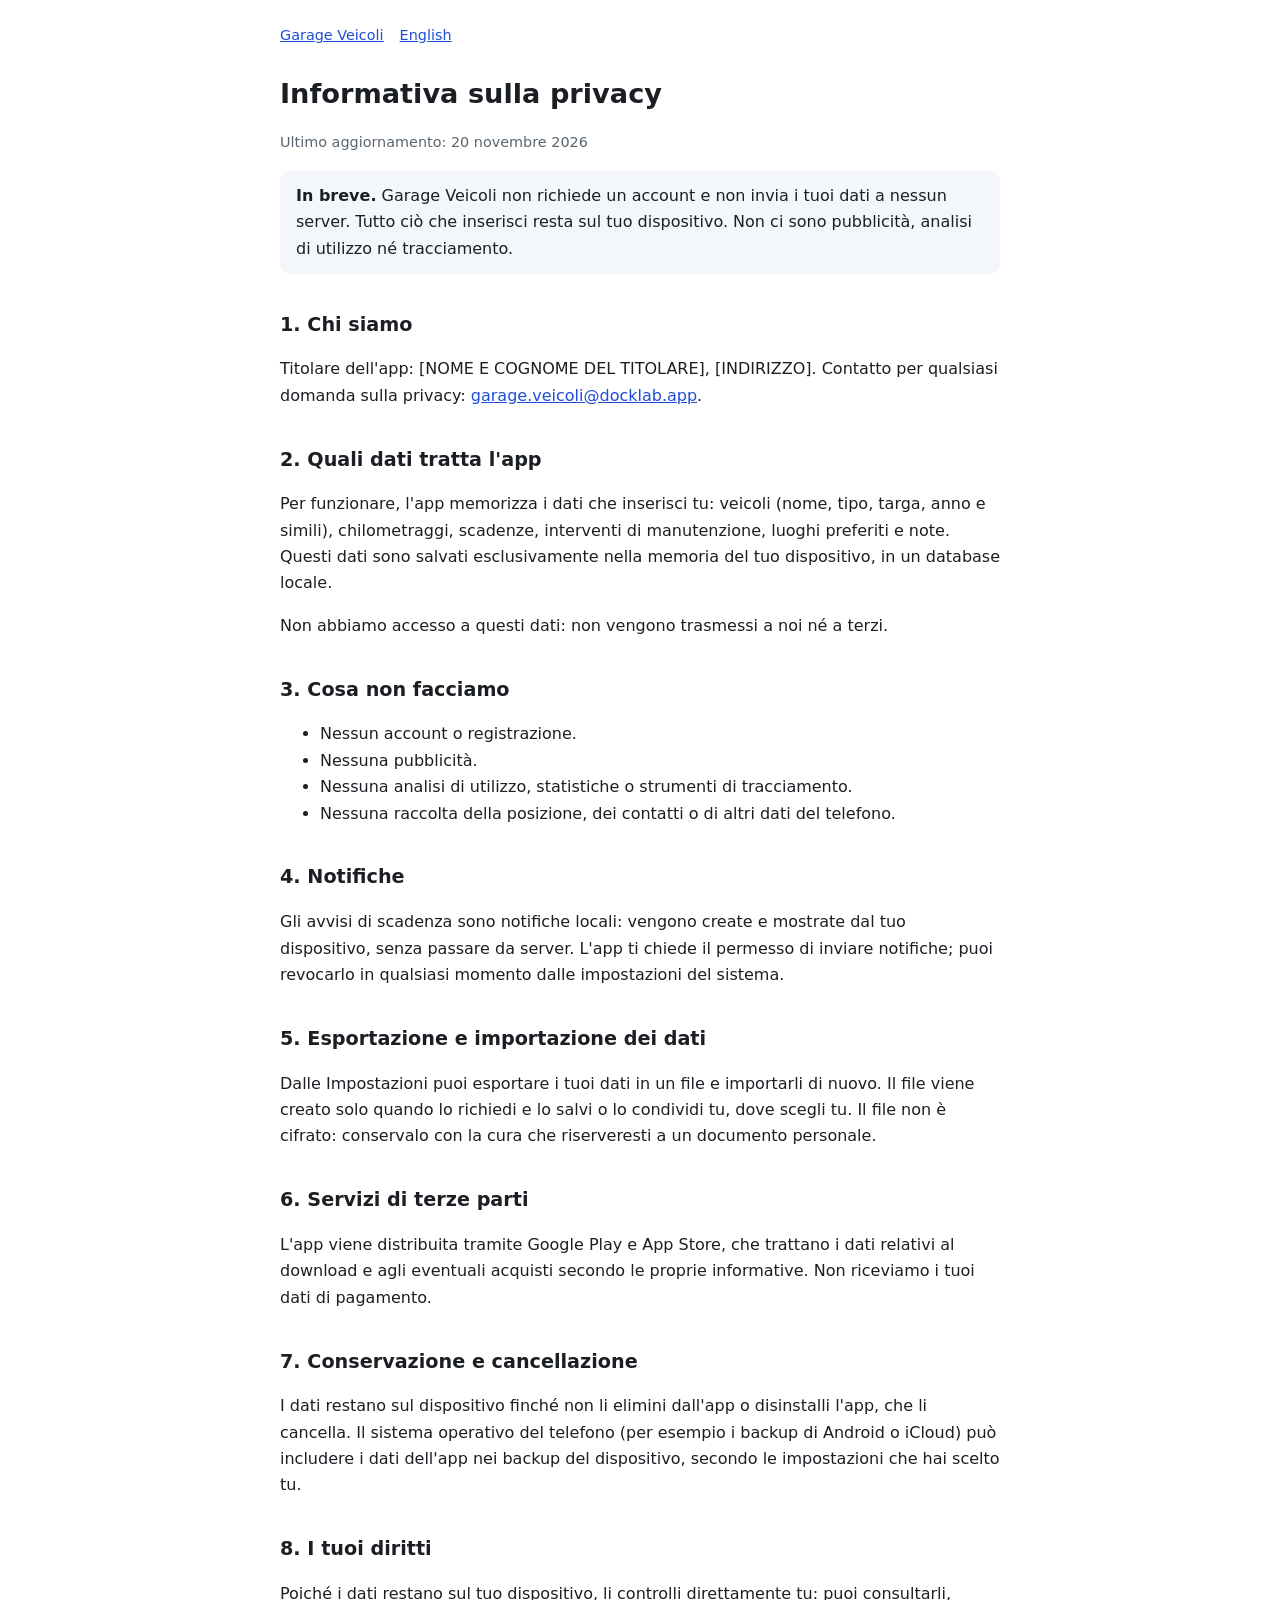
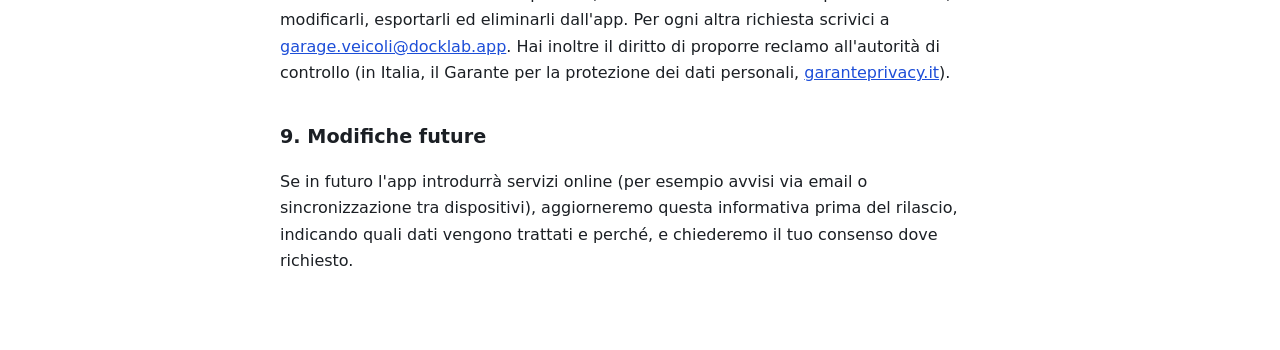
==== privacy.html @ fa9c7874 "Pagine privacy e termini" ====
<!doctype html><html lang="it"><head><meta charset="utf-8"><meta name="viewport" content="width=device-width,initial-scale=1"><title>Informativa sulla privacy – Garage Veicoli</title><link rel="stylesheet" href="style.css"></head><body><nav><a href="index.html">Garage Veicoli</a><a href="en/privacy.html">English</a></nav><h1>Informativa sulla privacy</h1><p class="meta">Ultimo aggiornamento: 20 novembre 2026</p>
<div class="box"><strong>In breve.</strong> Garage Veicoli non richiede un account e non invia i tuoi dati a nessun server. Tutto ciò che inserisci resta sul tuo dispositivo. Non ci sono pubblicità, analisi di utilizzo né tracciamento.</div>
<h2>1. Chi siamo</h2>
<p>Titolare dell'app: [NOME E COGNOME DEL TITOLARE], [INDIRIZZO]. Contatto per qualsiasi domanda sulla privacy: <a href="mailto:garage.veicoli@docklab.app">garage.veicoli@docklab.app</a>.</p>
<h2>2. Quali dati tratta l'app</h2>
<p>Per funzionare, l'app memorizza i dati che inserisci tu: veicoli (nome, tipo, targa, anno e simili), chilometraggi, scadenze, interventi di manutenzione, luoghi preferiti e note. Questi dati sono salvati esclusivamente nella memoria del tuo dispositivo, in un database locale.</p>
<p>Non abbiamo accesso a questi dati: non vengono trasmessi a noi né a terzi.</p>
<h2>3. Cosa non facciamo</h2>
<ul><li>Nessun account o registrazione.</li><li>Nessuna pubblicità.</li><li>Nessuna analisi di utilizzo, statistiche o strumenti di tracciamento.</li><li>Nessuna raccolta della posizione, dei contatti o di altri dati del telefono.</li></ul>
<h2>4. Notifiche</h2>
<p>Gli avvisi di scadenza sono notifiche locali: vengono create e mostrate dal tuo dispositivo, senza passare da server. L'app ti chiede il permesso di inviare notifiche; puoi revocarlo in qualsiasi momento dalle impostazioni del sistema.</p>
<h2>5. Esportazione e importazione dei dati</h2>
<p>Dalle Impostazioni puoi esportare i tuoi dati in un file e importarli di nuovo. Il file viene creato solo quando lo richiedi e lo salvi o lo condividi tu, dove scegli tu. Il file non è cifrato: conservalo con la cura che riserveresti a un documento personale.</p>
<h2>6. Servizi di terze parti</h2>
<p>L'app viene distribuita tramite Google Play e App Store, che trattano i dati relativi al download e agli eventuali acquisti secondo le proprie informative. Non riceviamo i tuoi dati di pagamento.</p>
<h2>7. Conservazione e cancellazione</h2>
<p>I dati restano sul dispositivo finché non li elimini dall'app o disinstalli l'app, che li cancella. Il sistema operativo del telefono (per esempio i backup di Android o iCloud) può includere i dati dell'app nei backup del dispositivo, secondo le impostazioni che hai scelto tu.</p>
<h2>8. I tuoi diritti</h2>
<p>Poiché i dati restano sul tuo dispositivo, li controlli direttamente tu: puoi consultarli, modificarli, esportarli ed eliminarli dall'app. Per ogni altra richiesta scrivici a <a href="mailto:garage.veicoli@docklab.app">garage.veicoli@docklab.app</a>. Hai inoltre il diritto di proporre reclamo all'autorità di controllo (in Italia, il Garante per la protezione dei dati personali, <a href="https://www.garanteprivacy.it">garanteprivacy.it</a>).</p>
<h2>9. Modifiche future</h2>
<p>Se in futuro l'app introdurrà servizi online (per esempio avvisi via email o sincronizzazione tra dispositivi), aggiorneremo questa informativa prima del rilascio, indicando quali dati vengono trattati e perché, e chiederemo il tuo consenso dove richiesto.</p>
</body></html>
---- style.css ----
body{font-family:system-ui,-apple-system,Segoe UI,Roboto,sans-serif;line-height:1.65;max-width:720px;margin:0 auto;padding:24px 20px 60px;color:#1b1f24;background:#fff}
h1{font-size:1.7rem;margin:.2em 0 .1em}h2{font-size:1.2rem;margin:1.8em 0 .4em}
p,li{font-size:1rem}.meta{color:#5b6570;font-size:.9rem}a{color:#1d4ed8}
nav{font-size:.9rem;margin-bottom:1.5rem}nav a{margin-right:1rem}
.box{background:#f3f6fb;border-radius:10px;padding:12px 16px;margin:1rem 0}
@media(prefers-color-scheme:dark){body{background:#12161c;color:#e6e9ee}.meta{color:#9aa5b1}a{color:#8ab4ff}.box{background:#1b222c}}
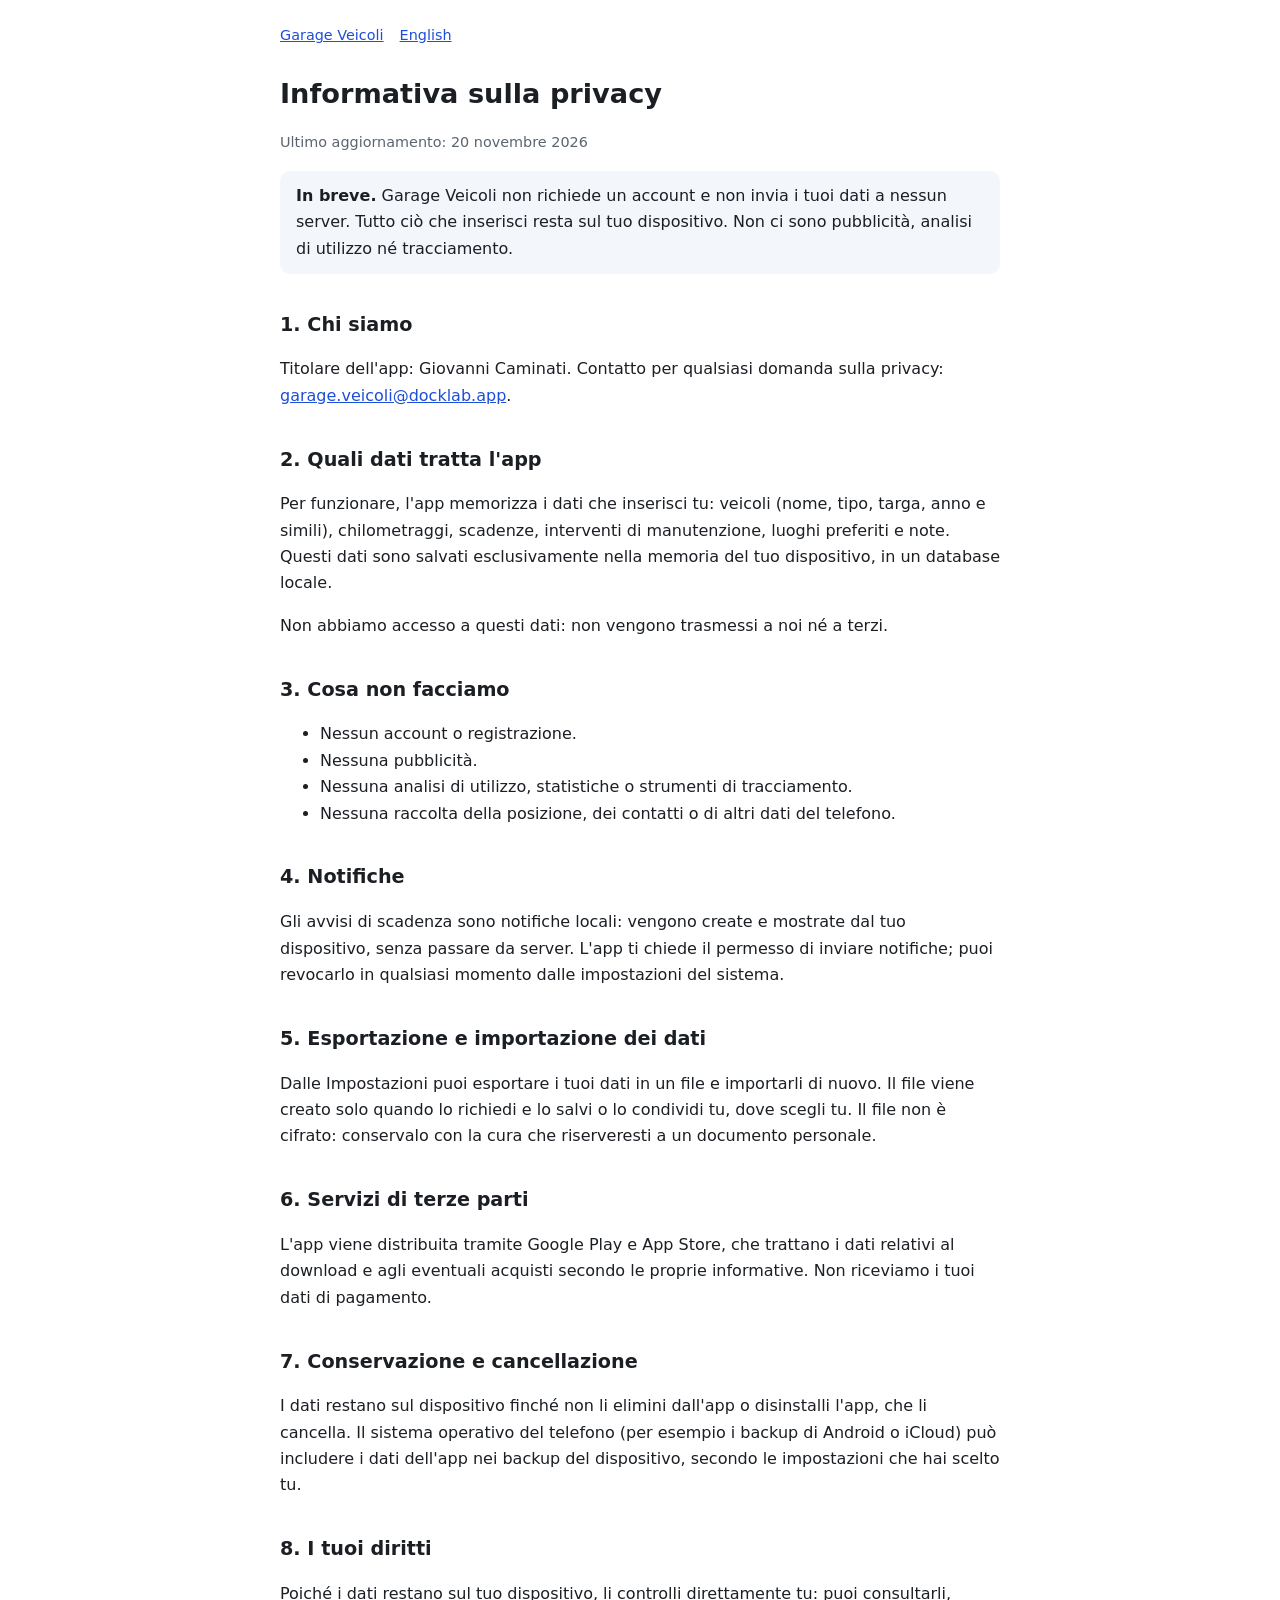
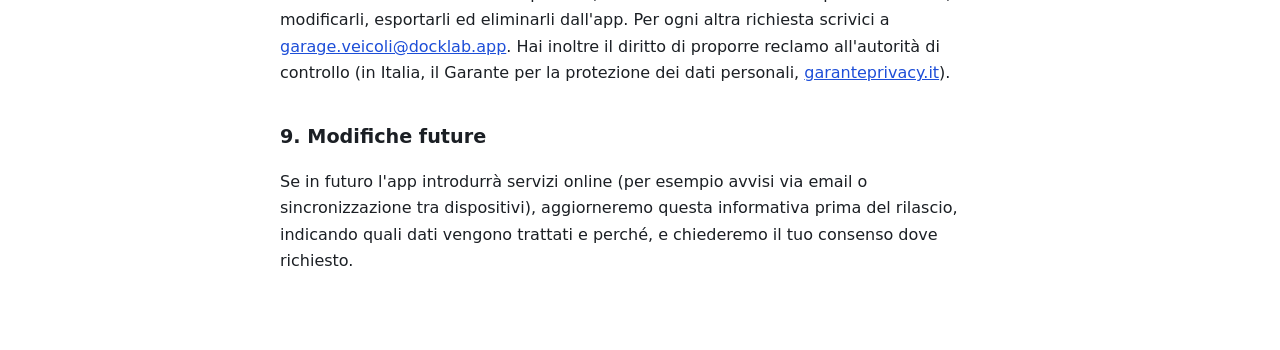
==== commit 73de71e6: "Add files via upload" ====
--- a/privacy.html
+++ b/privacy.html
@@ -1,7 +1,7 @@
 <!doctype html><html lang="it"><head><meta charset="utf-8"><meta name="viewport" content="width=device-width,initial-scale=1"><title>Informativa sulla privacy – Garage Veicoli</title><link rel="stylesheet" href="style.css"></head><body><nav><a href="index.html">Garage Veicoli</a><a href="en/privacy.html">English</a></nav><h1>Informativa sulla privacy</h1><p class="meta">Ultimo aggiornamento: 20 novembre 2026</p>
 <div class="box"><strong>In breve.</strong> Garage Veicoli non richiede un account e non invia i tuoi dati a nessun server. Tutto ciò che inserisci resta sul tuo dispositivo. Non ci sono pubblicità, analisi di utilizzo né tracciamento.</div>
 <h2>1. Chi siamo</h2>
-<p>Titolare dell'app: [NOME E COGNOME DEL TITOLARE], [INDIRIZZO]. Contatto per qualsiasi domanda sulla privacy: <a href="mailto:garage.veicoli@docklab.app">garage.veicoli@docklab.app</a>.</p>
+<p>Titolare dell'app: Giovanni Caminati. Contatto per qualsiasi domanda sulla privacy: <a href="mailto:garage.veicoli@docklab.app">garage.veicoli@docklab.app</a>.</p>
 <h2>2. Quali dati tratta l'app</h2>
 <p>Per funzionare, l'app memorizza i dati che inserisci tu: veicoli (nome, tipo, targa, anno e simili), chilometraggi, scadenze, interventi di manutenzione, luoghi preferiti e note. Questi dati sono salvati esclusivamente nella memoria del tuo dispositivo, in un database locale.</p>
 <p>Non abbiamo accesso a questi dati: non vengono trasmessi a noi né a terzi.</p>
@@ -19,4 +19,4 @@
 <p>Poiché i dati restano sul tuo dispositivo, li controlli direttamente tu: puoi consultarli, modificarli, esportarli ed eliminarli dall'app. Per ogni altra richiesta scrivici a <a href="mailto:garage.veicoli@docklab.app">garage.veicoli@docklab.app</a>. Hai inoltre il diritto di proporre reclamo all'autorità di controllo (in Italia, il Garante per la protezione dei dati personali, <a href="https://www.garanteprivacy.it">garanteprivacy.it</a>).</p>
 <h2>9. Modifiche future</h2>
 <p>Se in futuro l'app introdurrà servizi online (per esempio avvisi via email o sincronizzazione tra dispositivi), aggiorneremo questa informativa prima del rilascio, indicando quali dati vengono trattati e perché, e chiederemo il tuo consenso dove richiesto.</p>
-</body></html>+</body></html>
